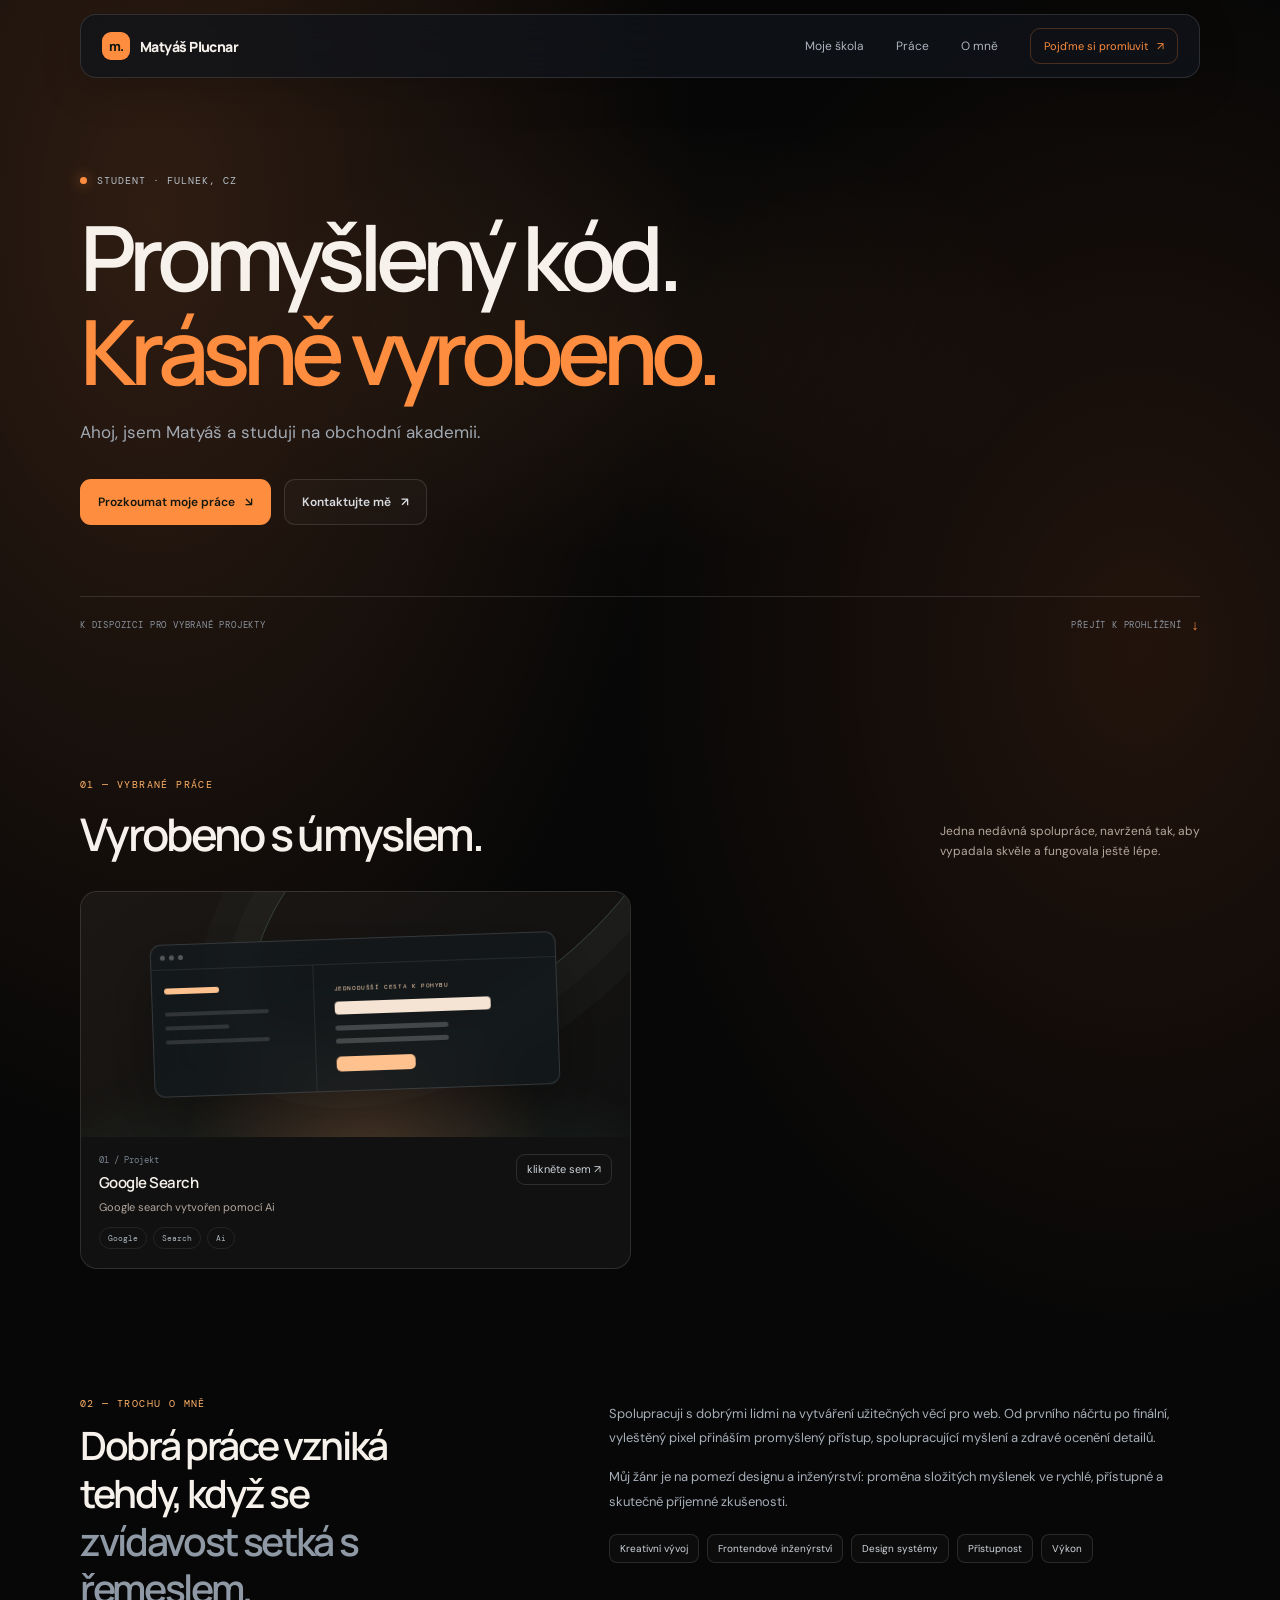
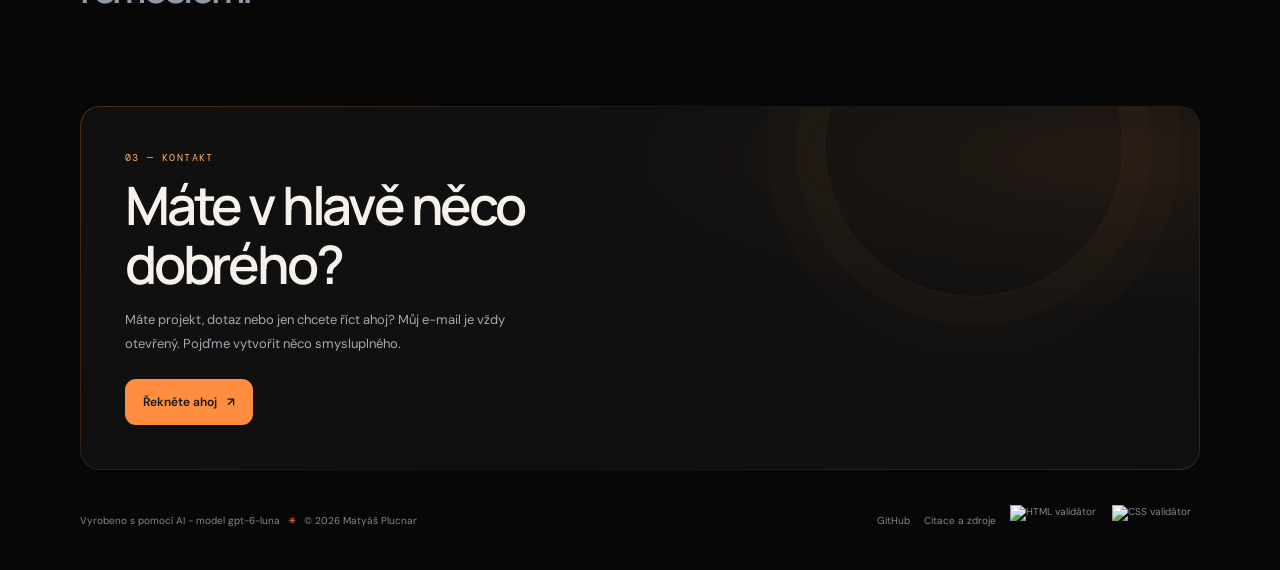
==== index.html @ 611af47b "Add project citations and prompt sources Co-authored-by: Copilot <223556219+Copilot@users.noreply.gi" ====
<!DOCTYPE html>
<html lang="cs">
  <head>
    <meta charset="UTF-8">
    <meta name="viewport" content="width=device-width, initial-scale=1.0">
    <meta
      name="description"
      content="Portfolio Matyáše Plucnara, webového vývojáře, který vytváří promyšlené digitální zkušenosti."
    >
    <meta name="theme-color" content="#070707">
    <title>Matyáš Plucnar — Student</title>
    <link rel="preconnect" href="https://fonts.googleapis.com">
    <link rel="preconnect" href="https://fonts.gstatic.com" crossorigin>
    <link
      href="https://fonts.googleapis.com/css2?family=DM+Mono:wght@400;500&family=DM+Sans:wght@400;500;600;700&family=Manrope:wght@400;500;600;700;800&display=swap"
      rel="stylesheet"
    >
    <link rel="stylesheet" href="style.css">
  </head>
  <body>
    <div class="ambient" aria-hidden="true"></div>
    <header class="topbar">
      <nav class="nav" aria-label="Hlavní navigace">
        <a class="brand" href="#home" aria-label="Domovská stránka Matyáše Plucnara">
          <span class="brand-mark">m.</span>
          <span>Matyáš Plucnar</span>
        </a>
        <div class="nav-links">
          <a href="https://www.oa-opava.cz/">Moje škola</a>
          <a href="#work">Práce</a>
          <a href="#about">O mně</a>
          <a class="nav-cta" href="#contact">Pojďme si promluvit <span class="arrow" aria-hidden="true">↗</span></a>
        </div>
      </nav>
    </header>

    <main>
      <section class="hero shell" id="home">
        <div class="eyebrow"><span class="status-dot" aria-hidden="true"></span> Student · Fulnek, CZ</div>
        <h1>Promyšlený kód.<br><span>Krásně vyrobeno.</span></h1>
        <p class="hero-copy">
          Ahoj, jsem Matyáš a studuji na obchodní akademii.
        </p>
        <div class="hero-actions">
          <a class="button button-primary" href="#work">Prozkoumat moje práce <span class="arrow" aria-hidden="true">↘</span></a>
          <a class="button button-secondary" href="mailto:D26286@oa-opava.cz">Kontaktujte mě <span aria-hidden="true">↗</span></a>
        </div>
        <div class="hero-foot">
          <span>K dispozici pro vybrané projekty</span>
          <a class="scroll-cue" href="#work">Přejít k prohlížení <span aria-hidden="true">↓</span></a>
        </div>
      </section>

      <section class="section shell" id="work">
        <div class="section-heading">
          <div>
            <p class="section-kicker">01 — Vybrané práce</p>
            <h2>Vyrobeno s úmyslem.</h2>
          </div>
          <p class="section-note">Jedna nedávná spolupráce, navržená tak, aby vypadala skvěle a fungovala ještě lépe.</p>
        </div>

        <div class="project-grid">
          <article class="project-card">
            <div class="project-art art-aurora" aria-hidden="true">
              <div class="art-frame">
                <div class="frame-bar"><i></i><i></i><i></i></div>
                <div class="frame-body">
                  <div class="frame-sidebar">
                    <div class="frame-brand"></div>
                    <div class="frame-line"></div>
                    <div class="frame-line short"></div>
                    <div class="frame-line"></div>
                  </div>
                  <div class="frame-main">
                    <div class="frame-label">JEDNODUŠŠÍ CESTA K POHYBU</div>
                    <div class="frame-title"></div>
                    <div class="frame-copy"></div>
                    <div class="frame-copy"></div>
                    <div class="frame-button"></div>
                  </div>
                </div>
              </div>
            </div>
            <div class="project-info">
              <div>
                <span class="project-number">01 / Projekt</span>
                <h3>Google Search</h3>
                <p class="project-description">Google search vytvořen pomocí Ai</p>
                <div class="tags"><span class="tag">Google</span><span class="tag">Search</span><span class="tag">Ai</span></div>
              </div>
              <a class="project-link" href="https://matyas6769.github.io/matyasgoogle/" aria-label="Zjistit více o projektu Google Search">klikněte sem ↗</a>
            </div>
          </article>
        </div>
      </section>

      <section class="about shell" id="about">
        <div>
          <p class="section-kicker">02 — Trochu o mně</p>
          <h2>Dobrá práce vzniká tehdy, když se <span>zvídavost setká s řemeslem.</span></h2>
        </div>
        <div class="about-copy">
          <p>
            Spolupracuji s dobrými lidmi na vytváření užitečných věcí pro web.
            Od prvního náčrtu po finální, vyleštěný pixel přináším promyšlený
            přístup, spolupracující myšlení a zdravé ocenění detailů.
          </p>
          <p>
            Můj žánr je na pomezí designu a inženýrství: proměna složitých
            myšlenek ve rychlé, přístupné a skutečně příjemné zkušenosti.
          </p>
          <div class="skills" role="group" aria-label="Dovednosti">
            <span class="skill">Kreativní vývoj</span>
            <span class="skill">Frontendové inženýrství</span>
            <span class="skill">Design systémy</span>
            <span class="skill">Přístupnost</span>
            <span class="skill">Výkon</span>
          </div>
        </div>
      </section>

      <section class="shell" id="contact">
        <div class="contact-wrap">
          <div class="contact">
            <p class="section-kicker">03 — Kontakt</p>
            <h2>Máte v hlavě něco dobrého?</h2>
            <p class="contact-copy">
              Máte projekt, dotaz nebo jen chcete říct ahoj? Můj e-mail je vždy otevřený.
              Pojďme vytvořit něco smysluplného.
            </p>
            <a class="button button-primary" href="mailto:D26286@oa-opava.cz">
              Řekněte ahoj <span class="arrow" aria-hidden="true">↗</span>
            </a>
          </div>
        </div>
      </section>
    </main>

    <footer class="footer shell">
      <div class="footer-note">Vyrobeno s pomocí AI - model gpt-6-luna <span aria-hidden="true">✳</span> © 2026 Matyáš Plucnar</div>
      <div class="footer-links">
        <a href="https://github.com/matyas6769" target="_blank" rel="noopener noreferrer">GitHub</a>
        <a href="https://github.com/Matyas6769/Matyas6769.github.io/blob/main/citace.md" target="_blank" rel="noopener noreferrer">Citace a zdroje</a>
        <a href="https://validator.w3.org/nu/?doc=https%3A%2F%2Fmatyas6769.github.io%2F/" target="_blank" rel="noopener noreferrer" aria-label="Ověřit HTML">
          <img src="https://www.w3.org/Icons/valid-html401" alt="HTML validátor" width="88" height="31">
        </a>
        <a href="https://validator.w3.org/nu/?doc=https%3A%2F%2Fmatyas6769.github.io%2Fstyle.css" target="_blank" rel="noopener noreferrer" aria-label="Ověřit CSS">
          <img src="https://jigsaw.w3.org/css-validator/images/vcss" alt="CSS validátor" width="88" height="31">
        </a>
      </div>
    </footer>
  </body>
</html>
---- style.css ----
:root {
        color-scheme: dark;
        --bg: #070707;
        --surface: rgba(255, 255, 255, 0.045);
        --surface-hover: rgba(255, 255, 255, 0.075);
        --line: rgba(255, 255, 255, 0.12);
        --text: #f6f1eb;
        --muted: #b4a79d;
        --lime: #ff8d3f;
        --mint: #ffb166;
        --font-body: "DM Sans", sans-serif;
        --font-display: "Manrope", sans-serif;
        --font-mono: "DM Mono", monospace;
      }

      *,
      *::before,
      *::after {
        box-sizing: border-box;
      }

      html {
        scroll-behavior: smooth;
        scroll-padding-top: 6rem;
      }

      body {
        min-width: 320px;
        margin: 0;
        overflow-x: hidden;
        background:
          radial-gradient(ellipse at 12% 10%, rgba(255, 142, 76, 0.16), transparent 34rem),
          radial-gradient(ellipse at 89% 30%, rgba(255, 124, 55, 0.11), transparent 33rem),
          var(--bg);
        color: var(--text);
        font-family: var(--font-body);
        -webkit-font-smoothing: antialiased;
      }

      a {
        color: inherit;
        text-decoration: none;
      }

      button,
      a {
        -webkit-tap-highlight-color: transparent;
      }

      button:focus-visible,
      a:focus-visible {
        outline: 2px solid var(--lime);
        outline-offset: 5px;
      }

      .shell {
        width: min(1120px, calc(100% - 64px));
        margin-inline: auto;
      }

      .ambient {
        position: absolute;
        z-index: -1;
        top: 107px;
        left: 50%;
        width: min(850px, 90vw);
        height: 460px;
        transform: translateX(-50%);
        background: radial-gradient(ellipse, rgba(255, 162, 87, 0.06), transparent 68%);
        pointer-events: none;
      }

      .topbar {
        position: sticky;
        z-index: 10;
        top: 14px;
        width: min(1120px, calc(100% - 40px));
        margin: 14px auto 0;
        border: 1px solid var(--line);
        border-radius: 16px;
        background: rgba(16, 21, 27, 0.76);
        box-shadow: 0 12px 40px rgba(0, 0, 0, 0.18);
        backdrop-filter: blur(20px);
        -webkit-backdrop-filter: blur(20px);
      }

      .nav {
        display: flex;
        min-height: 62px;
        align-items: center;
        justify-content: space-between;
        padding: 0 21px;
      }

      .brand {
        display: inline-flex;
        align-items: center;
        gap: 10px;
        font-family: var(--font-display);
        font-size: 14px;
        font-weight: 800;
        letter-spacing: -0.04em;
      }

      .brand-mark {
        display: grid;
        width: 28px;
        height: 28px;
        place-items: center;
        border-radius: 9px;
        background: var(--lime);
        color: #11160c;
        font-size: 13px;
      }

      .nav-links {
        display: flex;
        align-items: center;
        gap: 32px;
        color: #adb3bc;
        font-size: 12px;
      }

      .nav-links a,
      .text-link {
        transition: color 160ms ease;
      }

      .nav-links a:hover,
      .text-link:hover {
        color: var(--lime);
      }

      .nav-cta {
        display: inline-flex;
        min-height: 36px;
        align-items: center;
        gap: 9px;
        padding: 0 13px;
        border: 1px solid rgba(255, 141, 63, 0.25);
        border-radius: 10px;
        color: var(--lime);
        font-size: 11px;
        transition: background 160ms ease, border-color 160ms ease;
      }

      .nav-cta:hover {
        border-color: rgba(255, 141, 63, 0.55);
        background: rgba(255, 141, 63, 0.08);
      }

      .arrow {
        display: inline-block;
        transition: transform 160ms ease;
      }

      a:hover .arrow {
        transform: translate(2px, -2px);
      }

      .hero {
        display: grid;
        min-height: 608px;
        align-content: center;
        justify-items: start;
        padding: 96px 0 80px;
      }

      .eyebrow {
        display: inline-flex;
        align-items: center;
        gap: 10px;
        color: #b7c0c9;
        font-family: var(--font-mono);
        font-size: 10px;
        letter-spacing: 0.1em;
        text-transform: uppercase;
      }

      .status-dot {
        position: relative;
        width: 7px;
        height: 7px;
        border-radius: 50%;
        background: var(--lime);
        box-shadow: 0 0 13px rgba(255, 141, 63, 0.7);
      }

      .hero h1 {
        max-width: 850px;
        margin: 23px 0 20px;
        font-family: var(--font-display);
        font-size: clamp(48px, 8vw, 90px);
        font-weight: 600;
        letter-spacing: -0.075em;
        line-height: 1.04;
      }

      .hero h1 span {
        color: var(--lime);
      }

      .hero-copy {
        max-width: 520px;
        margin: 0;
        color: #a1a9b3;
        font-size: clamp(15px, 1.6vw, 17px);
        line-height: 1.8;
      }

      .hero-actions {
        display: flex;
        flex-wrap: wrap;
        align-items: center;
        gap: 13px;
        margin-top: 31px;
      }

      .button {
        display: inline-flex;
        min-height: 46px;
        align-items: center;
        justify-content: center;
        gap: 10px;
        padding: 0 17px;
        border: 1px solid transparent;
        border-radius: 11px;
        font-size: 12px;
        font-weight: 600;
        transition: transform 160ms ease, background 160ms ease, border-color 160ms ease;
      }

      .button:hover {
        transform: translateY(-2px);
      }

      .button-primary {
        background: var(--lime);
        color: #13170d;
      }

      .button-primary:hover {
        background: #e0ff96;
      }

      .button-secondary {
        border-color: var(--line);
        background: rgba(255, 255, 255, 0.025);
        color: #d8dce1;
      }

      .button-secondary:hover {
        border-color: rgba(255, 255, 255, 0.23);
        background: var(--surface-hover);
      }

      .hero-foot {
        display: flex;
        width: 100%;
        align-items: center;
        justify-content: space-between;
        margin-top: 71px;
        padding-top: 19px;
        border-top: 1px solid var(--line);
        color: #89919c;
        font-family: var(--font-mono);
        font-size: 9px;
        letter-spacing: 0.09em;
        text-transform: uppercase;
      }

      .scroll-cue {
        display: inline-flex;
        align-items: center;
        gap: 9px;
      }

      .scroll-cue span {
        color: var(--lime);
        font-size: 14px;
      }

      .section {
        padding: 64px 0 88px;
      }

      .section-heading {
        display: flex;
        align-items: end;
        justify-content: space-between;
        gap: 24px;
        margin-bottom: 26px;
      }

      .section-kicker {
        margin: 0 0 12px;
        color: var(--mint);
        font-family: var(--font-mono);
        font-size: 10px;
        letter-spacing: 0.14em;
        text-transform: uppercase;
      }

      .section-heading h2,
      .about h2,
      .contact h2 {
        margin: 0;
        font-family: var(--font-display);
        font-size: clamp(30px, 4vw, 45px);
        font-weight: 600;
        letter-spacing: -0.06em;
      }

      .section-note {
        max-width: 260px;
        margin: 0 0 3px;
        color: var(--muted);
        font-size: 12px;
        line-height: 1.7;
      }

      .project-grid {
        display: grid;
        grid-template-columns: repeat(2, minmax(0, 1fr));
        gap: 18px;
      }

      .project-card {
        overflow: hidden;
        border: 1px solid var(--line);
        border-radius: 17px;
        background: var(--surface);
        transition: transform 200ms ease, border-color 200ms ease, background 200ms ease;
      }

      .project-card:hover {
        transform: translateY(-4px);
        border-color: rgba(255, 141, 63, 0.23);
        background: rgba(255, 255, 255, 0.06);
      }

      .project-art {
        position: relative;
        display: grid;
        min-height: 245px;
        overflow: hidden;
        place-items: center;
        isolation: isolate;
      }

      .project-art::before,
      .project-art::after {
        position: absolute;
        z-index: -1;
        content: "";
      }

      .art-aurora {
        background:
          radial-gradient(ellipse at 52% 111%, rgba(255, 153, 92, 0.22), transparent 46%),
          linear-gradient(145deg, #1b1714, #101010);
      }

      .art-aurora::before {
        top: -55%;
        left: 25%;
        width: 90%;
        height: 100%;
        transform: rotate(-36deg);
        border: 1px solid rgba(185, 255, 217, 0.18);
        border-radius: 50%;
        box-shadow: 0 0 0 27px rgba(185, 255, 217, 0.025), 0 0 0 55px rgba(185, 255, 217, 0.02);
      }

      .art-aurora::after {
        right: -5%;
        bottom: -70%;
        left: -5%;
        height: 100%;
        border-radius: 50%;
        background: linear-gradient(transparent, rgba(131, 240, 195, 0.12));
        filter: blur(20px);
      }

      .art-frame {
        width: 74%;
        overflow: hidden;
        border: 1px solid rgba(255, 255, 255, 0.14);
        border-radius: 11px;
        background: rgba(18, 25, 29, 0.73);
        box-shadow: 0 25px 60px rgba(0, 0, 0, 0.27);
        backdrop-filter: blur(16px);
        transform: rotate(-2deg);
      }

      .frame-bar {
        display: flex;
        height: 25px;
        align-items: center;
        gap: 4px;
        padding: 0 9px;
        border-bottom: 1px solid rgba(255, 255, 255, 0.08);
      }

      .frame-bar i {
        width: 5px;
        height: 5px;
        border-radius: 50%;
        background: rgba(255, 255, 255, 0.28);
      }

      .frame-body {
        display: grid;
        grid-template-columns: 0.8fr 1.2fr;
        min-height: 126px;
      }

      .frame-sidebar {
        padding: 18px 12px;
        border-right: 1px solid rgba(255, 255, 255, 0.08);
      }

      .frame-brand {
        width: 40%;
        height: 6px;
        margin-bottom: 18px;
        border-radius: 8px;
        background: #ffc28f;
      }

      .frame-line {
        width: 76%;
        height: 4px;
        margin: 10px 0;
        border-radius: 8px;
        background: rgba(255, 255, 255, 0.12);
      }

      .frame-line.short {
        width: 47%;
      }

      .frame-main {
        display: grid;
        align-content: center;
        padding: 18px 20px;
      }

      .frame-label {
        margin-bottom: 9px;
        color: #ffd8b5;
        font-family: var(--font-mono);
        font-size: 6px;
        letter-spacing: 0.1em;
      }

      .frame-title {
        width: 77%;
        height: 13px;
        margin-bottom: 7px;
        border-radius: 4px;
        background: #f5e4d3;
      }

      .frame-copy {
        width: 56%;
        height: 5px;
        margin: 4px 0;
        border-radius: 4px;
        background: rgba(255, 255, 255, 0.2);
      }

      .frame-button {
        width: 39%;
        height: 15px;
        margin-top: 9px;
        border-radius: 5px;
        background: #ffc28f;
      }

      .art-pulse {
        background:
          radial-gradient(ellipse at 80% 20%, rgba(255, 168, 103, 0.18), transparent 44%),
          linear-gradient(145deg, #1d1714, #121111);
      }

      .art-pulse::before {
        inset: 30px;
        border: 1px solid rgba(255, 179, 120, 0.11);
        border-radius: 50%;
        box-shadow: 0 0 0 22px rgba(255, 179, 120, 0.025), 0 0 0 45px rgba(255, 179, 120, 0.025);
      }

      .pulse-card {
        width: 63%;
        padding: 17px;
        border: 1px solid rgba(255, 255, 255, 0.14);
        border-radius: 12px;
        background: rgba(28, 28, 42, 0.68);
        box-shadow: 0 25px 55px rgba(0, 0, 0, 0.3);
        backdrop-filter: blur(15px);
        transform: rotate(2deg);
      }

      .pulse-overline {
        color: #ffb46d;
        font-family: var(--font-mono);
        font-size: 7px;
        letter-spacing: 0.08em;
        text-transform: uppercase;
      }

      .pulse-amount {
        margin: 7px 0 12px;
        font-family: var(--font-display);
        font-size: 24px;
        font-weight: 700;
        letter-spacing: -0.06em;
      }

      .pulse-chart {
        width: 100%;
        height: 56px;
      }

      .chart-grid {
        fill: none;
        stroke: rgba(255, 255, 255, 0.1);
        stroke-dasharray: 2 5;
      }

      .chart-line {
        fill: none;
        stroke: #ffb774;
        stroke-linecap: round;
        stroke-linejoin: round;
        stroke-width: 2;
      }

      .art-orbit {
        background:
          radial-gradient(ellipse at 25% 85%, rgba(255, 196, 133, 0.16), transparent 43%),
          linear-gradient(145deg, #22201d, #171717);
      }

      .art-orbit::before {
        top: 10%;
        left: 10%;
        width: 75%;
        height: 75%;
        transform: rotate(-29deg);
        border: 1px solid rgba(255, 213, 169, 0.18);
        border-radius: 50%;
        box-shadow: 0 0 0 20px rgba(255, 213, 169, 0.03), 0 0 0 43px rgba(255, 213, 169, 0.025);
      }

      .orbit-panel {
        display: grid;
        width: 57%;
        min-height: 113px;
        align-content: center;
        padding: 19px;
        border: 1px solid rgba(255, 255, 255, 0.15);
        border-radius: 12px;
        background: rgba(40, 34, 27, 0.68);
        box-shadow: 0 23px 55px rgba(0, 0, 0, 0.3);
        backdrop-filter: blur(15px);
        transform: rotate(-3deg);
      }

      .orbit-tag {
        width: max-content;
        padding: 4px 7px;
        border: 1px solid rgba(255, 211, 156, 0.2);
        border-radius: 20px;
        color: #ffbf7a;
        font-family: var(--font-mono);
        font-size: 7px;
      }

      .orbit-title {
        width: 88%;
        height: 14px;
        margin: 13px 0 7px;
        border-radius: 4px;
        background: #f5e3cf;
      }

      .orbit-line {
        width: 66%;
        height: 5px;
        border-radius: 4px;
        background: rgba(255, 255, 255, 0.23);
      }

      .art-lumen {
        background:
          radial-gradient(ellipse at 70% 80%, rgba(121, 201, 255, 0.16), transparent 45%),
          linear-gradient(145deg, #16202b, #111820);
      }

      .art-lumen::before {
        inset: 16% 23%;
        transform: rotate(40deg);
        border: 1px solid rgba(174, 222, 255, 0.13);
        border-radius: 50%;
        box-shadow: 0 0 0 19px rgba(174, 222, 255, 0.025);
      }

      .lumen-card {
        display: flex;
        width: 63%;
        min-height: 114px;
        align-items: center;
        gap: 14px;
        padding: 17px;
        border: 1px solid rgba(255, 255, 255, 0.14);
        border-radius: 12px;
        background: rgba(20, 31, 41, 0.72);
        box-shadow: 0 25px 55px rgba(0, 0, 0, 0.3);
        backdrop-filter: blur(15px);
        transform: rotate(2deg);
      }

      .lumen-icon {
        display: grid;
        width: 39px;
        height: 39px;
        flex: 0 0 39px;
        place-items: center;
        border: 1px solid rgba(173, 222, 255, 0.2);
        border-radius: 12px;
        background: rgba(137, 205, 255, 0.1);
        color: #b4e0ff;
        font-size: 17px;
      }

      .lumen-details {
        flex: 1;
      }

      .lumen-title {
        width: 82%;
        height: 8px;
        margin-bottom: 8px;
        border-radius: 4px;
        background: #f9d7b0;
      }

      .lumen-subtitle {
        width: 61%;
        height: 5px;
        border-radius: 4px;
        background: rgba(255, 255, 255, 0.27);
      }

      .lumen-status {
        width: 6px;
        height: 6px;
        align-self: flex-start;
        border-radius: 50%;
        background: #ff9d57;
      }

      .project-info {
        display: flex;
        align-items: start;
        justify-content: space-between;
        gap: 14px;
        padding: 17px 18px 19px;
      }

      .project-number {
        display: block;
        margin-bottom: 6px;
        color: #79828e;
        font-family: var(--font-mono);
        font-size: 9px;
      }

      .project-info h3 {
        margin: 0;
        font-family: var(--font-display);
        font-size: 15px;
        font-weight: 600;
        letter-spacing: -0.035em;
      }

      .project-description {
        margin: 6px 0 0;
        color: var(--muted);
        font-size: 11px;
        line-height: 1.6;
      }

      .project-link {
        display: inline-flex;
        min-height: 31px;
        flex: 0 0 auto;
        align-items: center;
        padding: 0 10px;
        border: 1px solid var(--line);
        border-radius: 9px;
        color: #ccd2d8;
        font-size: 11px;
        white-space: nowrap;
        transition: color 160ms ease, border-color 160ms ease;
      }

      .project-link:hover {
        border-color: rgba(255, 141, 63, 0.45);
        color: var(--lime);
      }

      .tags {
        display: flex;
        flex-wrap: wrap;
        gap: 6px;
        margin-top: 11px;
      }

      .tag {
        padding: 5px 8px;
        border: 1px solid rgba(255, 255, 255, 0.08);
        border-radius: 20px;
        color: #a8b0b9;
        font-family: var(--font-mono);
        font-size: 8px;
      }

      .about {
        display: grid;
        grid-template-columns: 0.9fr 1.1fr;
        gap: 46px;
        align-items: start;
        padding: 40px 0 93px;
      }

      .about h2 {
        max-width: 380px;
        font-size: clamp(29px, 3.4vw, 39px);
        line-height: 1.22;
      }

      .about h2 span {
        color: #8f99a5;
      }

      .about-copy {
        padding-top: 5px;
      }

      .about-copy p {
        margin: 0 0 15px;
        color: #a6aeb8;
        font-size: 13px;
        line-height: 1.85;
      }

      .skills {
        display: flex;
        flex-wrap: wrap;
        gap: 8px;
        margin-top: 20px;
      }

      .skill {
        padding: 7px 10px;
        border: 1px solid var(--line);
        border-radius: 8px;
        background: rgba(255, 255, 255, 0.025);
        color: #d0d6dc;
        font-size: 10px;
      }

      .contact-wrap {
        padding: 1px;
        border-radius: 20px;
        background: linear-gradient(135deg, rgba(255, 141, 63, 0.28), rgba(255, 255, 255, 0.05) 52%, rgba(255, 182, 110, 0.18));
      }

      .contact {
        position: relative;
        overflow: hidden;
        padding: 44px;
        border-radius: 19px;
        background:
          radial-gradient(ellipse at 93% 14%, rgba(255, 141, 63, 0.08), transparent 35%),
          #101010;
      }

      .contact::after {
        position: absolute;
        top: -110px;
        right: 75px;
        width: 300px;
        height: 300px;
        border: 1px solid rgba(255, 141, 63, 0.09);
        border-radius: 50%;
        box-shadow: 0 0 0 28px rgba(255, 141, 63, 0.018), 0 0 0 58px rgba(255, 141, 63, 0.014);
        content: "";
        pointer-events: none;
      }

      .contact h2 {
        max-width: 530px;
        font-size: clamp(31px, 5vw, 53px);
        line-height: 1.12;
      }

      .contact-copy {
        max-width: 430px;
        margin: 14px 0 24px;
        color: #a2abb4;
        font-size: 13px;
        line-height: 1.8;
      }

      .footer {
        display: flex;
        min-height: 100px;
        align-items: center;
        justify-content: space-between;
        gap: 20px;
        color: #7f8893;
        font-size: 10px;
      }

      .footer-note {
        display: flex;
        align-items: center;
        gap: 8px;
      }

      .footer-note span {
        color: var(--lime);
      }

      .footer-links {
        display: flex;
        align-items: center;
        gap: 14px;
      }

      .footer-links a {
        display: inline-flex;
        align-items: center;
        justify-content: center;
      }

      .footer-links img {
        display: block;
        height: auto;
      }

      .social-links {
        display: flex;
        gap: 21px;
      }

      .social-links a {
        transition: color 160ms ease;
      }

      .social-links a:hover {
        color: var(--lime);
      }

      @media (max-width: 700px) {
        .shell {
          width: min(100% - 36px, 520px);
        }

        .topbar {
          width: calc(100% - 24px);
          margin-top: 10px;
          top: 10px;
        }

        .nav {
          min-height: 57px;
          padding: 0 13px;
        }

        .nav-links {
          gap: 17px;
          font-size: 11px;
        }

        .nav-cta {
          min-height: 33px;
          gap: 6px;
          padding: 0 9px;
          font-size: 10px;
        }

        .hero {
          min-height: 560px;
          padding: 89px 0 58px;
        }

        .hero h1 {
          font-size: clamp(49px, 12vw, 70px);
        }

        .hero-foot {
          margin-top: 56px;
        }

        .section {
          padding: 47px 0 70px;
        }

        .project-grid {
          gap: 12px;
        }

        .project-art {
          min-height: 196px;
        }

        .frame-body {
          min-height: 105px;
        }

        .about {
          grid-template-columns: 1fr;
          gap: 19px;
          padding: 28px 0 72px;
        }

        .about h2 {
          max-width: 450px;
        }

        .contact {
          padding: 34px 27px;
        }
      }

      @media (max-width: 480px) {
        .nav-links {
          gap: 13px;
        }

        .nav-links a:first-child {
          display: none;
        }

        .hero {
          min-height: 540px;
        }

        .hero h1 {
          font-size: clamp(45px, 13vw, 61px);
        }

        .hero-foot {
          align-items: start;
          gap: 12px;
          font-size: 8px;
        }

        .section-heading {
          align-items: start;
          flex-direction: column;
          gap: 12px;
        }

        .section-note {
          max-width: 340px;
        }

        .project-grid {
          grid-template-columns: 1fr;
          gap: 14px;
        }

        .project-art {
          min-height: 225px;
        }

        .footer {
          min-height: 92px;
          align-items: start;
          flex-direction: column;
          justify-content: center;
          gap: 13px;
        }
      }

      @media (prefers-reduced-motion: reduce) {
        *,
        *::before,
        *::after {
          scroll-behavior: auto !important;
          transition-duration: 0.01ms !important;
          animation-duration: 0.01ms !important;
          animation-iteration-count: 1 !important;
        }
      }

      .site-footer {
        margin-top: 60px;
        padding: 35px 20px;
        text-align: center;
        border-top: 1px solid rgba(255, 255, 255, 0.15);
        background: rgba(0, 0, 0, 0.15);
      }

      .footer-title {
        margin-bottom: 8px;
        font-size: 1.1rem;
        font-weight: 700;
      }

      .footer-copy {
        margin-bottom: 22px;
        opacity: 0.7;
        font-size: 0.9rem;
      }

      .validation-links {
        display: flex;
        flex-wrap: wrap;
        justify-content: center;
        gap: 16px;
      }

      .validation-links a {
        display: flex;
        align-items: center;
        gap: 10px;
        padding: 12px 18px;
        border: 1px solid rgba(255, 255, 255, 0.2);
        border-radius: 12px;
        color: inherit;
        text-decoration: none;
        transition: transform 0.2s, border-color 0.2s;
      }

      .validation-links a:hover {
        transform: translateY(-3px);
        border-color: rgba(255, 141, 63, 0.7);
      }

      .validation-links img {
        width: 44px;
        height: auto;
      }

      .validation-links span {
        font-size: 0.9rem;
        font-weight: 600;
      }
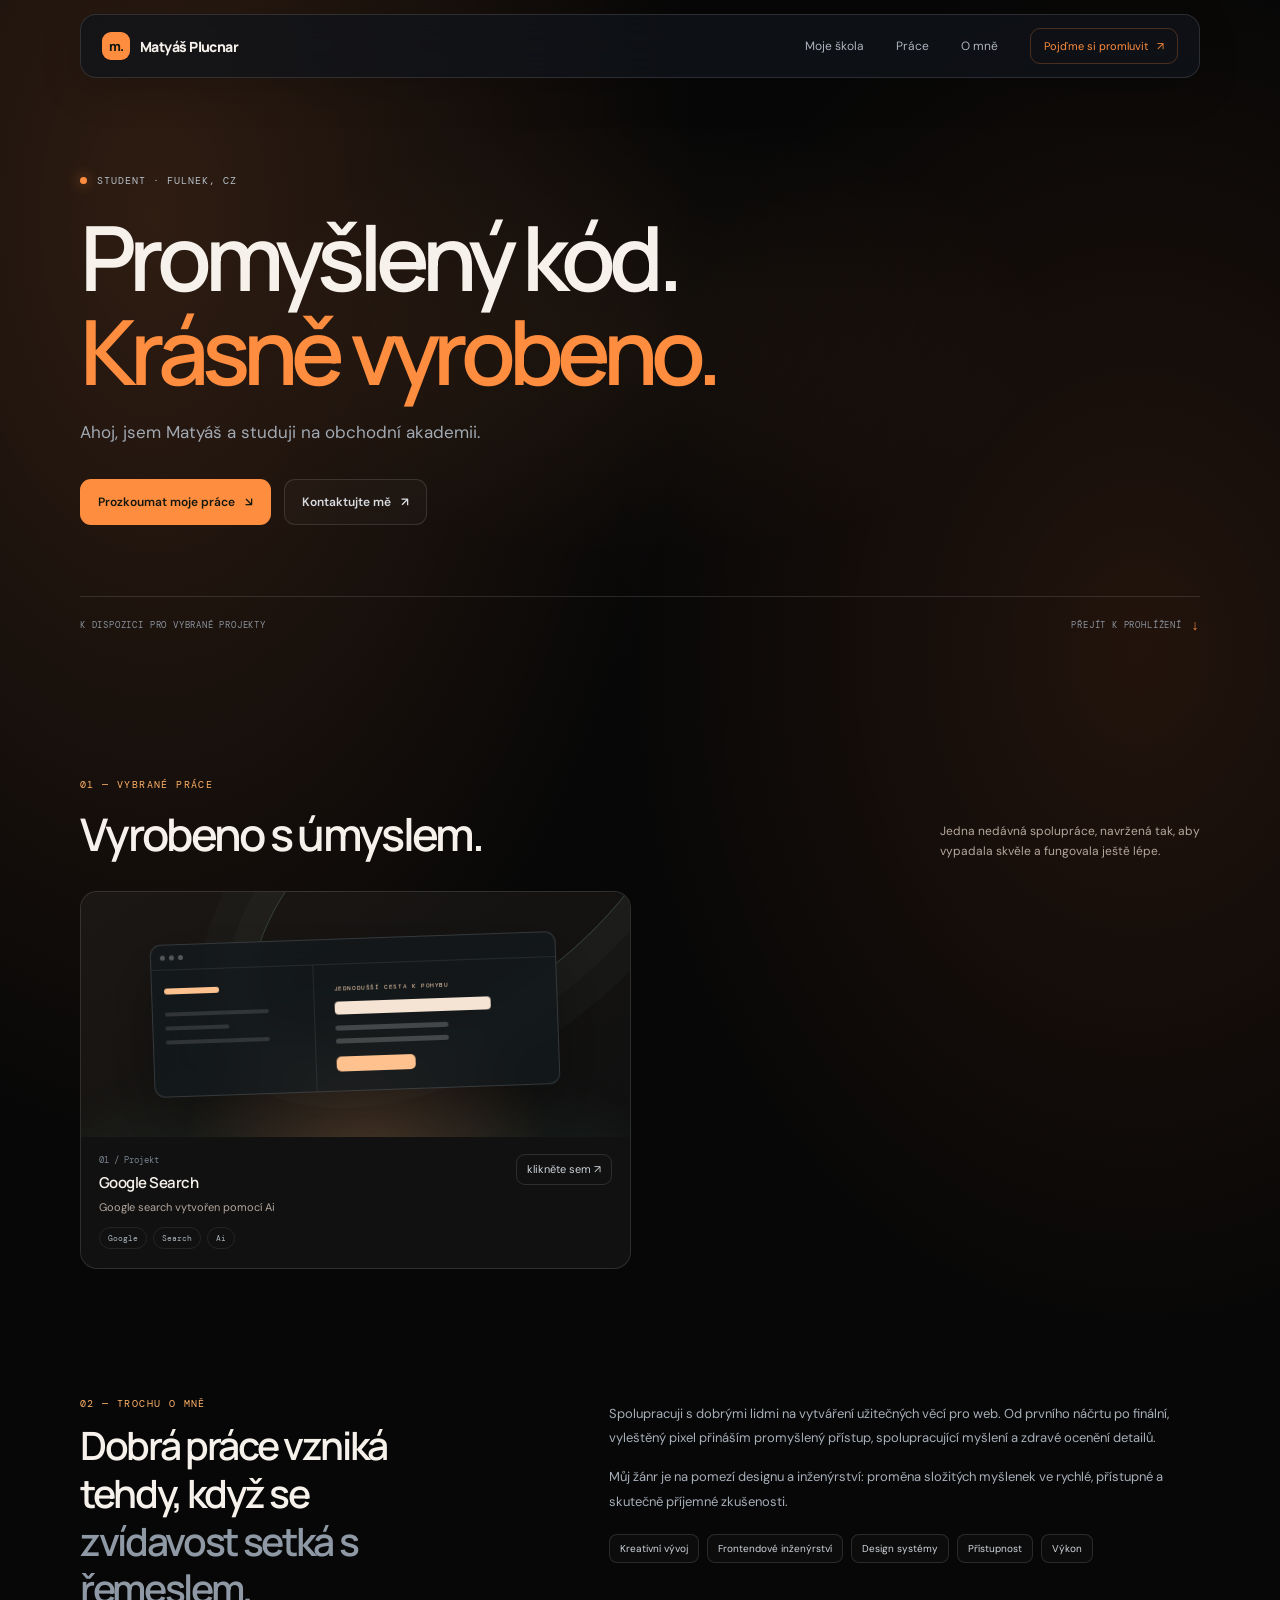
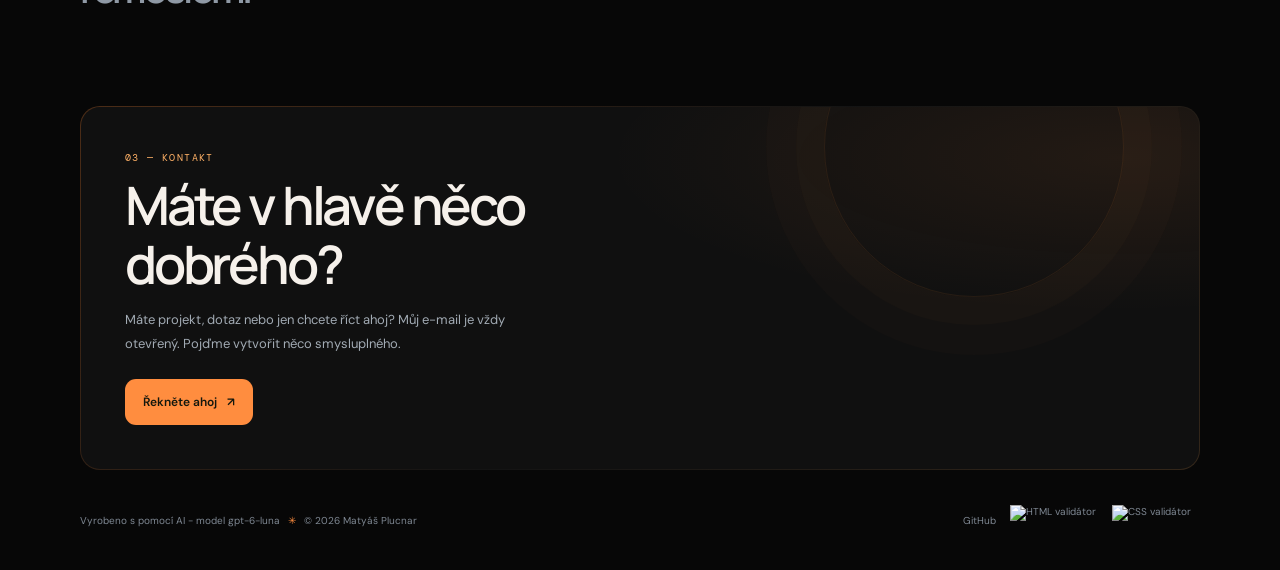
==== commit d9e24caf: "Revert "Add project citations and prompt sources" This reverts commit 611af47bfeda3de78fcba0a9998a92" ====
--- a/index.html
+++ b/index.html
@@ -140,8 +140,7 @@
     <footer class="footer shell">
       <div class="footer-note">Vyrobeno s pomocí AI - model gpt-6-luna <span aria-hidden="true">✳</span> © 2026 Matyáš Plucnar</div>
       <div class="footer-links">
-        <a href="https://github.com/matyas6769" target="_blank" rel="noopener noreferrer">GitHub</a>
-        <a href="https://github.com/Matyas6769/Matyas6769.github.io/blob/main/citace.md" target="_blank" rel="noopener noreferrer">Citace a zdroje</a>
+        <a href="https://github.com/matyas6769" target="_blank" rel="noopener noreferrer">GitHub</a>         
         <a href="https://validator.w3.org/nu/?doc=https%3A%2F%2Fmatyas6769.github.io%2F/" target="_blank" rel="noopener noreferrer" aria-label="Ověřit HTML">
           <img src="https://www.w3.org/Icons/valid-html401" alt="HTML validátor" width="88" height="31">
         </a>
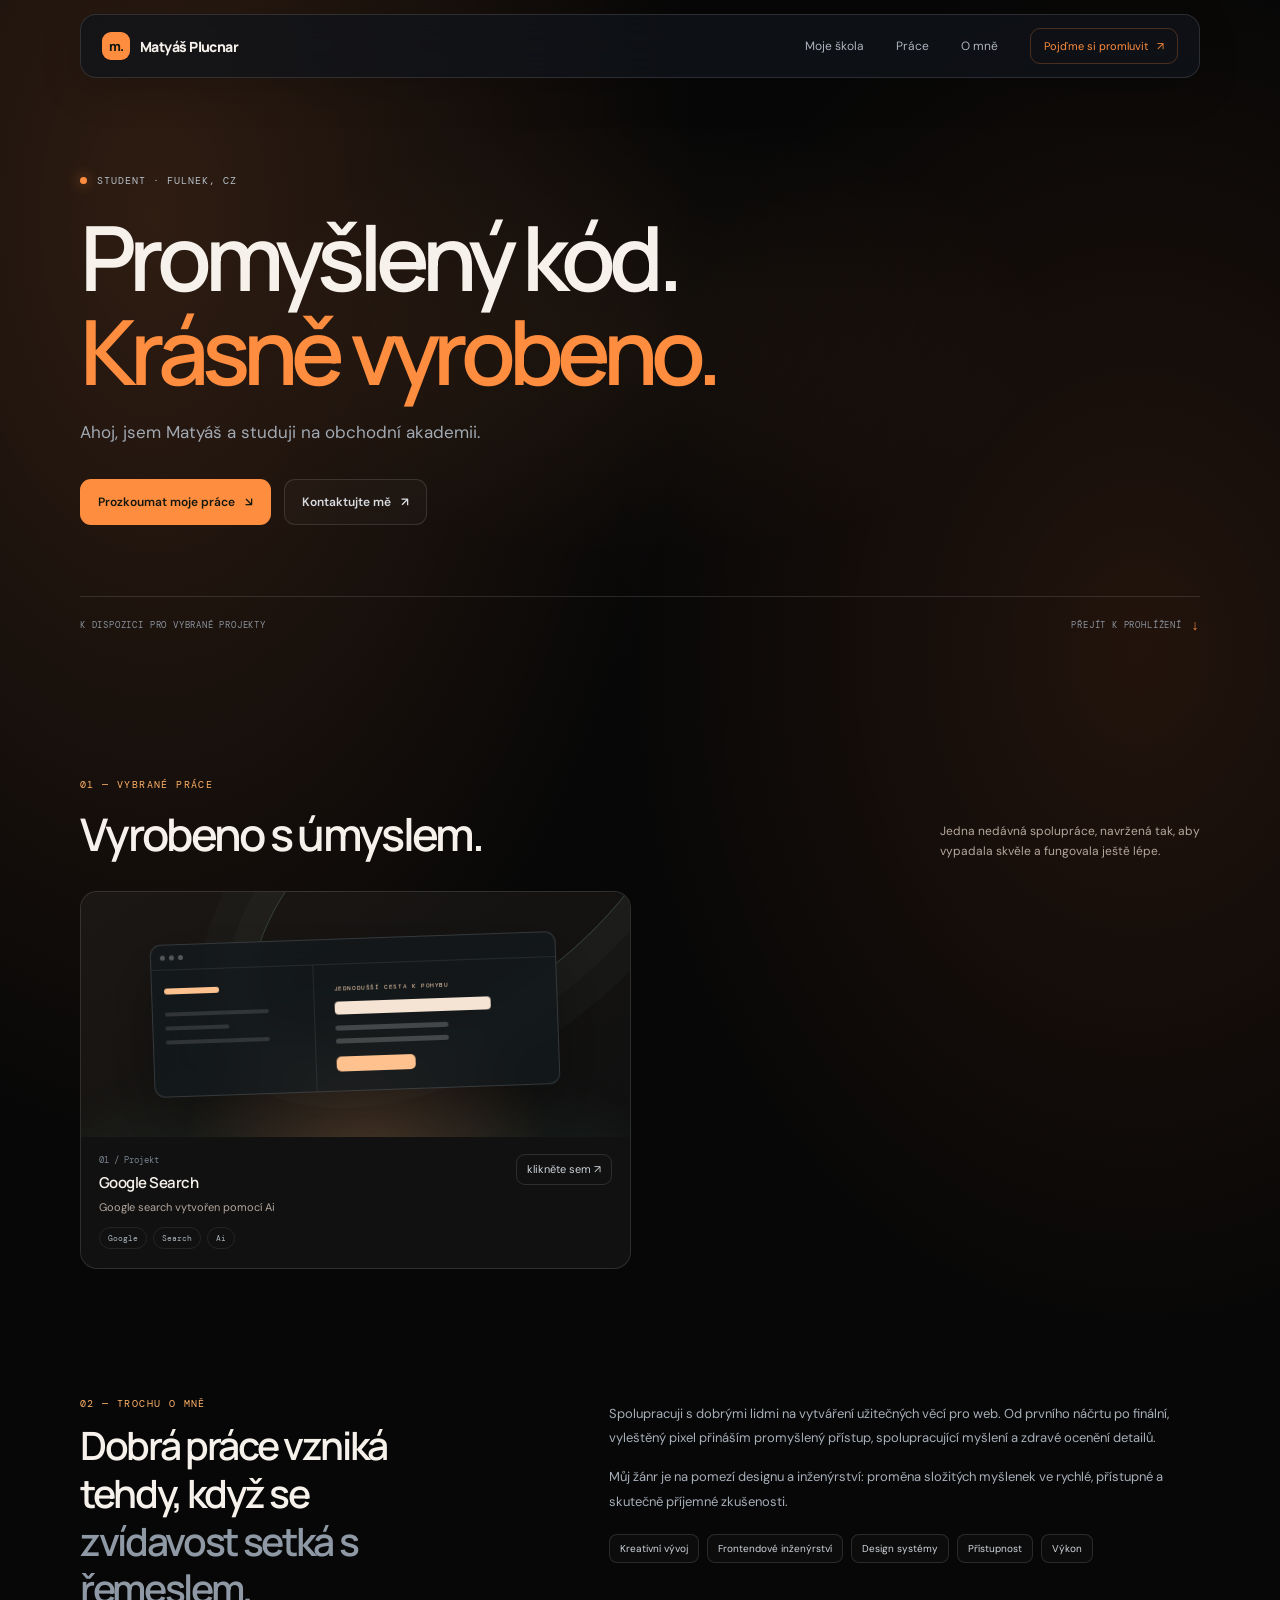
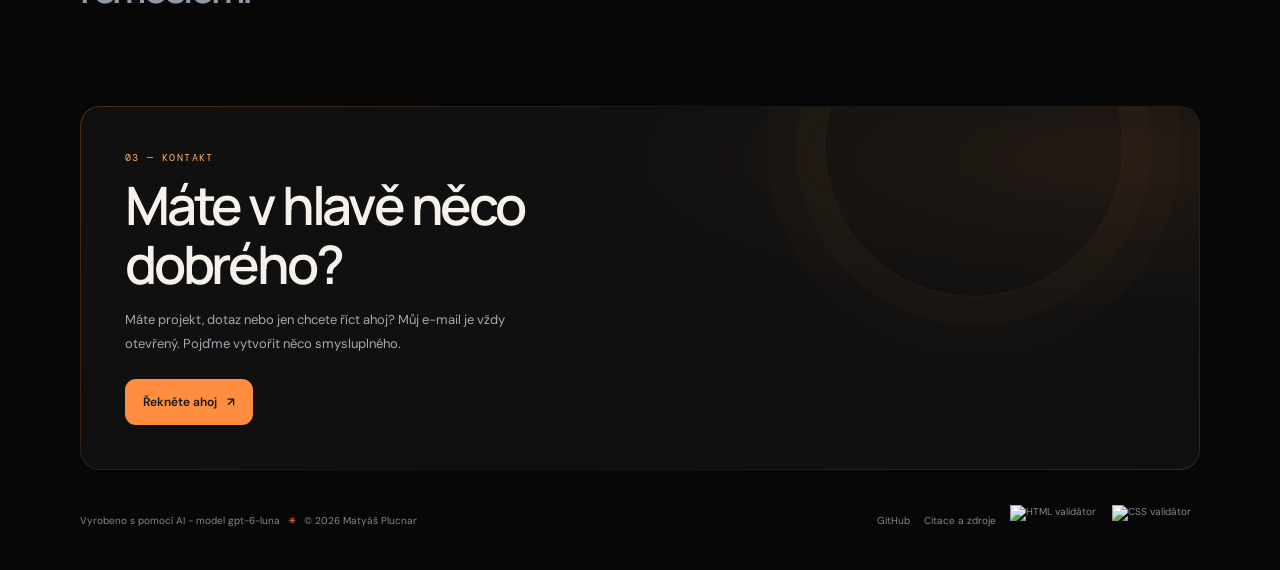
==== commit 921ee149: "aaa" ====
--- a/index.html
+++ b/index.html
@@ -140,7 +140,8 @@
     <footer class="footer shell">
       <div class="footer-note">Vyrobeno s pomocí AI - model gpt-6-luna <span aria-hidden="true">✳</span> © 2026 Matyáš Plucnar</div>
       <div class="footer-links">
-        <a href="https://github.com/matyas6769" target="_blank" rel="noopener noreferrer">GitHub</a>         
+        <a href="https://github.com/matyas6769" target="_blank" rel="noopener noreferrer">GitHub</a>
+        <a href="https://github.com/matyas6769/googlesearch/blob/main/citace.md" target="_blank" rel="noopener noreferrer">Citace a zdroje</a>
         <a href="https://validator.w3.org/nu/?doc=https%3A%2F%2Fmatyas6769.github.io%2F/" target="_blank" rel="noopener noreferrer" aria-label="Ověřit HTML">
           <img src="https://www.w3.org/Icons/valid-html401" alt="HTML validátor" width="88" height="31">
         </a>
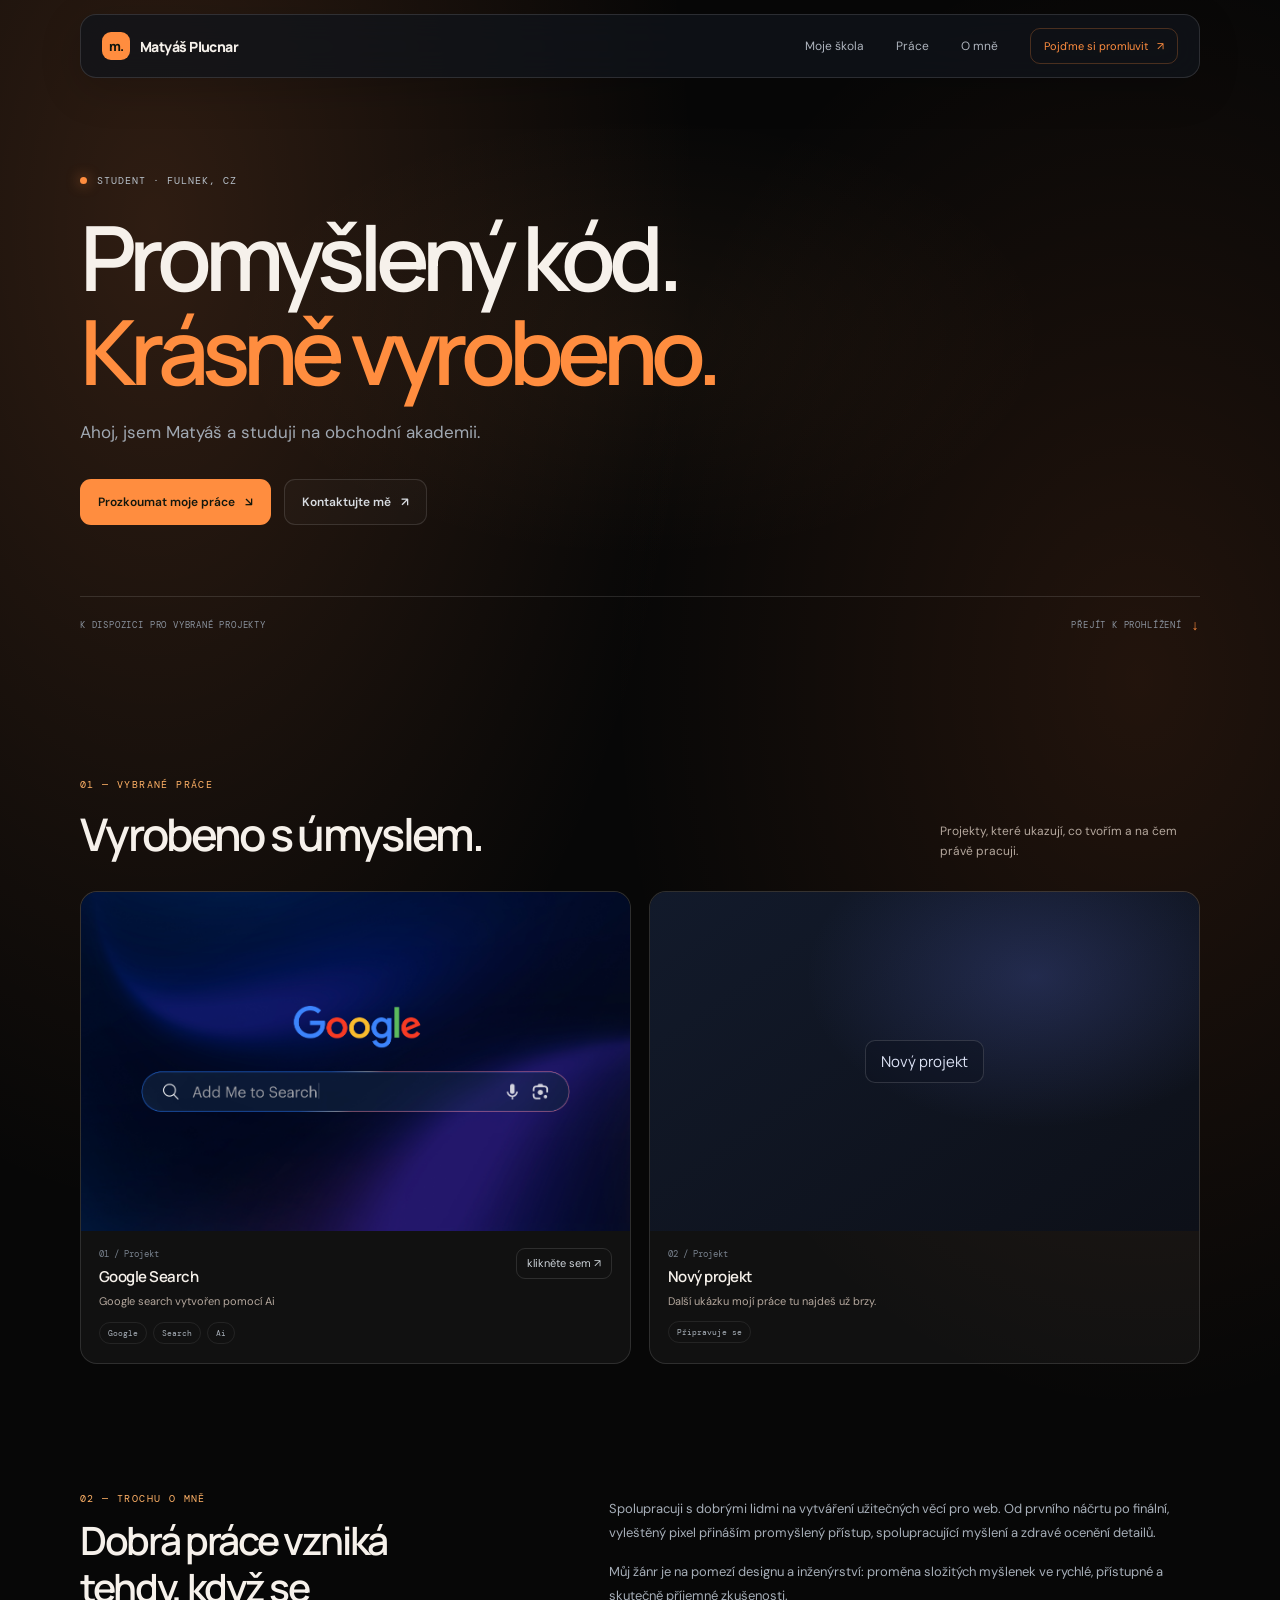
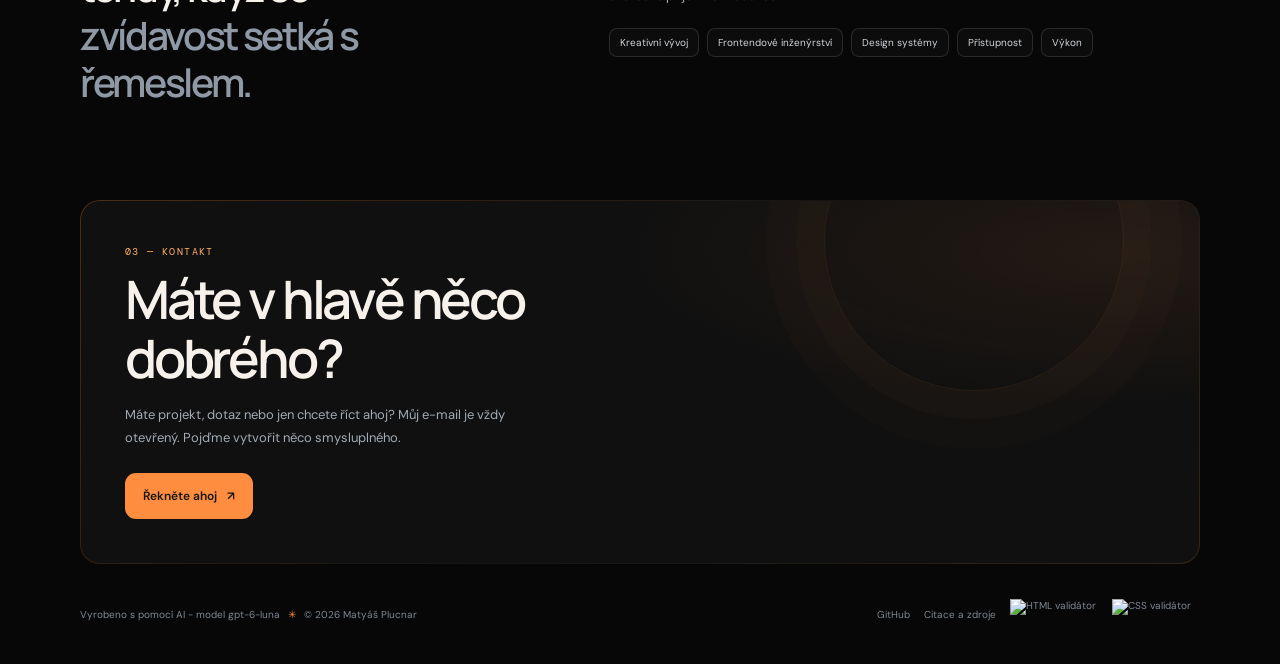
==== commit b5a5857a: "aaa" ====
--- a/index.html
+++ b/index.html
@@ -57,30 +57,17 @@
             <p class="section-kicker">01 — Vybrané práce</p>
             <h2>Vyrobeno s úmyslem.</h2>
           </div>
-          <p class="section-note">Jedna nedávná spolupráce, navržená tak, aby vypadala skvěle a fungovala ještě lépe.</p>
+          <p class="section-note">Projekty, které ukazují, co tvořím a na čem právě pracuji.</p>
         </div>
 
         <div class="project-grid">
           <article class="project-card">
-            <div class="project-art art-aurora" aria-hidden="true">
-              <div class="art-frame">
-                <div class="frame-bar"><i></i><i></i><i></i></div>
-                <div class="frame-body">
-                  <div class="frame-sidebar">
-                    <div class="frame-brand"></div>
-                    <div class="frame-line"></div>
-                    <div class="frame-line short"></div>
-                    <div class="frame-line"></div>
-                  </div>
-                  <div class="frame-main">
-                    <div class="frame-label">JEDNODUŠŠÍ CESTA K POHYBU</div>
-                    <div class="frame-title"></div>
-                    <div class="frame-copy"></div>
-                    <div class="frame-copy"></div>
-                    <div class="frame-button"></div>
-                  </div>
-                </div>
-              </div>
+            <div class="project-art">
+              <img
+                class="project-preview"
+                src="assets/google-search.png"
+                alt="Náhled projektu Google Search s tmavým pozadím a vyhledávacím polem"
+              >
             </div>
             <div class="project-info">
               <div>
@@ -90,6 +77,19 @@
                 <div class="tags"><span class="tag">Google</span><span class="tag">Search</span><span class="tag">Ai</span></div>
               </div>
               <a class="project-link" href="https://matyas6769.github.io/matyasgoogle/" aria-label="Zjistit více o projektu Google Search">klikněte sem ↗</a>
+            </div>
+          </article>
+          <article class="project-card">
+            <div class="project-art project-art-placeholder" aria-hidden="true">
+              <span>Nový projekt</span>
+            </div>
+            <div class="project-info">
+              <div>
+                <span class="project-number">02 / Projekt</span>
+                <h3>Nový projekt</h3>
+                <p class="project-description">Další ukázku mojí práce tu najdeš už brzy.</p>
+                <div class="tags"><span class="tag">Připravuje se</span></div>
+              </div>
             </div>
           </article>
         </div>
@@ -141,7 +141,7 @@
       <div class="footer-note">Vyrobeno s pomocí AI - model gpt-6-luna <span aria-hidden="true">✳</span> © 2026 Matyáš Plucnar</div>
       <div class="footer-links">
         <a href="https://github.com/matyas6769" target="_blank" rel="noopener noreferrer">GitHub</a>
-        <a href="https://github.com/matyas6769/googlesearch/blob/main/citace.md" target="_blank" rel="noopener noreferrer">Citace a zdroje</a>
+        <a href="https://github.com/Matyas6769/Matyas6769.github.io/blob/main/citace.md" target="_blank" rel="noopener noreferrer">Citace a zdroje</a>
         <a href="https://validator.w3.org/nu/?doc=https%3A%2F%2Fmatyas6769.github.io%2F/" target="_blank" rel="noopener noreferrer" aria-label="Ověřit HTML">
           <img src="https://www.w3.org/Icons/valid-html401" alt="HTML validátor" width="88" height="31">
         </a>
--- a/style.css
+++ b/style.css
@@ -340,46 +340,32 @@
       }
 
       .project-art {
-        position: relative;
+        overflow: hidden;
+      }
+
+      .project-art-placeholder {
         display: grid;
-        min-height: 245px;
-        overflow: hidden;
+        aspect-ratio: 1.62;
         place-items: center;
-        isolation: isolate;
-      }
-
-      .project-art::before,
-      .project-art::after {
-        position: absolute;
-        z-index: -1;
-        content: "";
-      }
-
-      .art-aurora {
         background:
-          radial-gradient(ellipse at 52% 111%, rgba(255, 153, 92, 0.22), transparent 46%),
-          linear-gradient(145deg, #1b1714, #101010);
-      }
-
-      .art-aurora::before {
-        top: -55%;
-        left: 25%;
-        width: 90%;
-        height: 100%;
-        transform: rotate(-36deg);
-        border: 1px solid rgba(185, 255, 217, 0.18);
-        border-radius: 50%;
-        box-shadow: 0 0 0 27px rgba(185, 255, 217, 0.025), 0 0 0 55px rgba(185, 255, 217, 0.02);
-      }
-
-      .art-aurora::after {
-        right: -5%;
-        bottom: -70%;
-        left: -5%;
-        height: 100%;
-        border-radius: 50%;
-        background: linear-gradient(transparent, rgba(131, 240, 195, 0.12));
-        filter: blur(20px);
+          radial-gradient(ellipse at 70% 25%, rgba(111, 130, 255, 0.2), transparent 42%),
+          linear-gradient(145deg, #121a2b, #0d1018);
+      }
+
+      .project-art-placeholder span {
+        padding: 10px 15px;
+        border: 1px solid rgba(255, 255, 255, 0.14);
+        border-radius: 10px;
+        background: rgba(15, 20, 33, 0.58);
+        color: #dce2f5;
+        font-family: var(--font-display);
+        font-size: 15px;
+      }
+
+      .project-preview {
+        display: block;
+        width: 100%;
+        height: auto;
       }
 
       .art-frame {
@@ -915,10 +901,6 @@
           gap: 12px;
         }
 
-        .project-art {
-          min-height: 196px;
-        }
-
         .frame-body {
           min-height: 105px;
         }
@@ -974,10 +956,6 @@
         .project-grid {
           grid-template-columns: 1fr;
           gap: 14px;
-        }
-
-        .project-art {
-          min-height: 225px;
         }
 
         .footer {
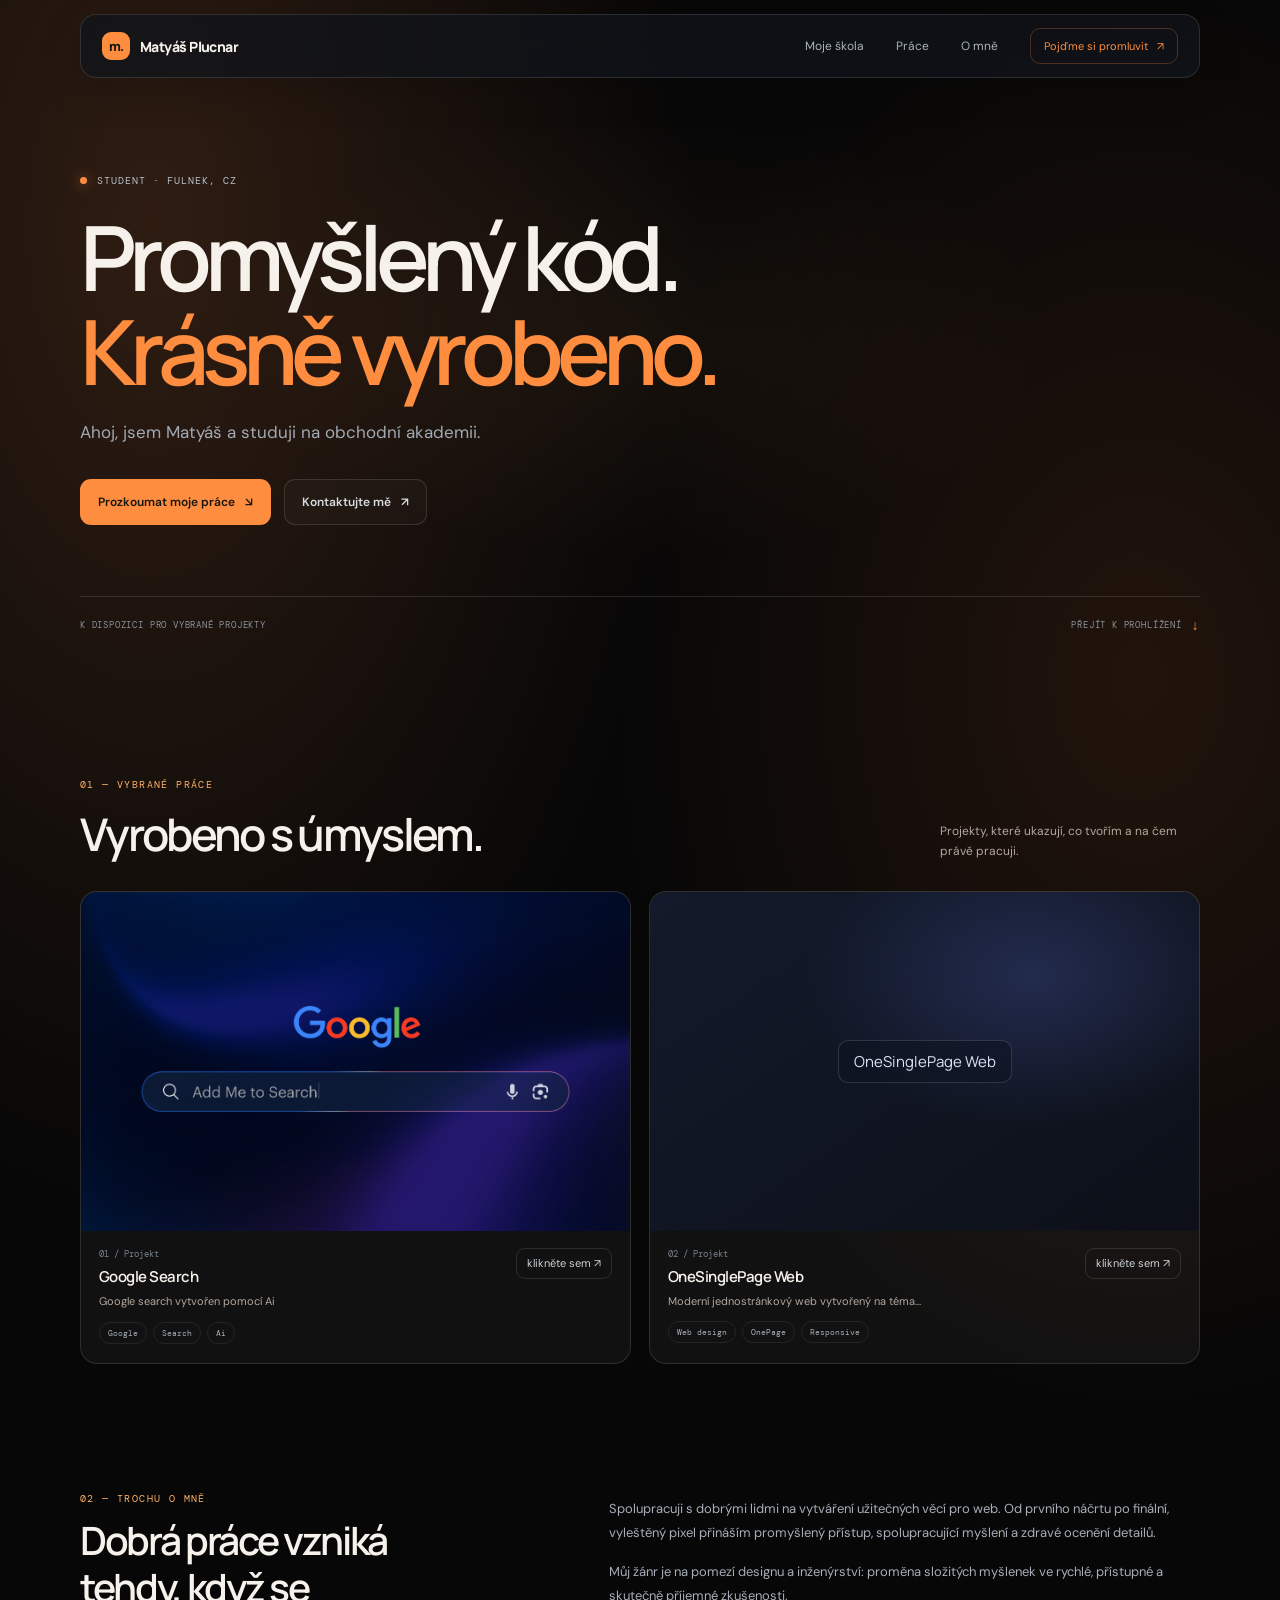
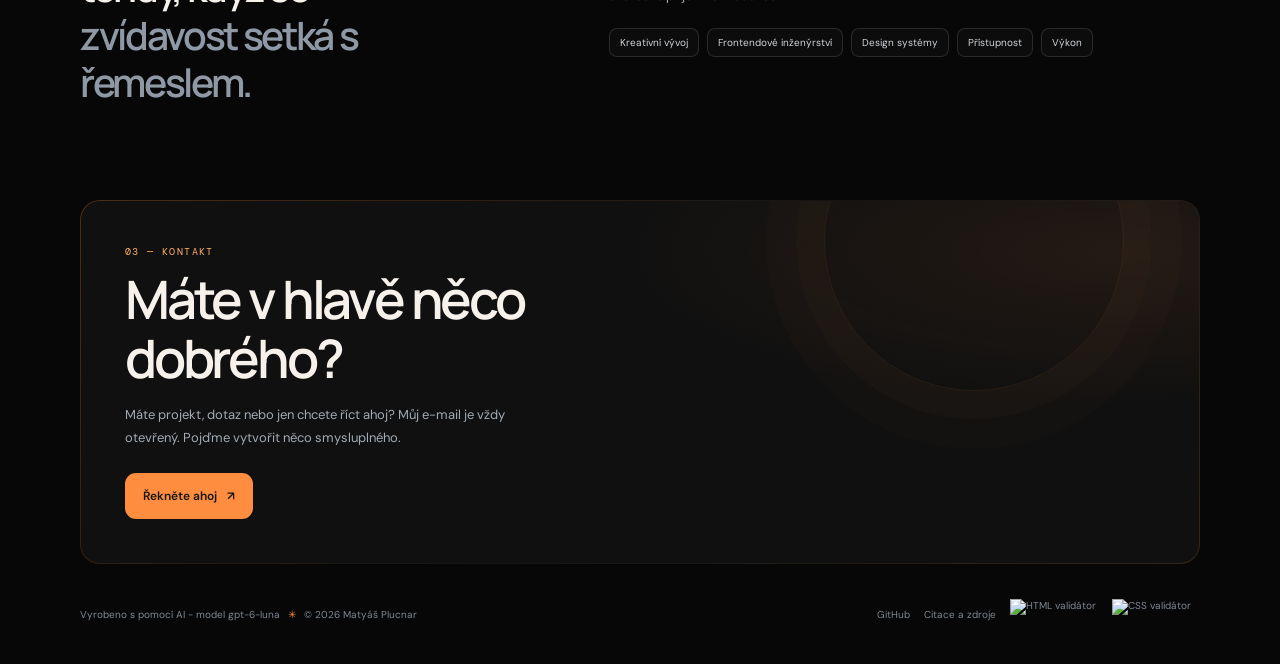
==== commit 00745d37: "aaa" ====
--- a/index.html
+++ b/index.html
@@ -81,15 +81,16 @@
           </article>
           <article class="project-card">
             <div class="project-art project-art-placeholder" aria-hidden="true">
-              <span>Nový projekt</span>
+              <span>OneSinglePage Web</span>
             </div>
             <div class="project-info">
               <div>
                 <span class="project-number">02 / Projekt</span>
-                <h3>Nový projekt</h3>
-                <p class="project-description">Další ukázku mojí práce tu najdeš už brzy.</p>
-                <div class="tags"><span class="tag">Připravuje se</span></div>
+                <h3>OneSinglePage Web</h3>
+                <p class="project-description">Moderní jednostránkový web vytvořený na téma...</p>
+                <div class="tags"><span class="tag">Web design</span><span class="tag">OnePage</span><span class="tag">Responsive</span></div>
               </div>
+              <a class="project-link" href="https://matyas6769.github.io/onesinglepage/" aria-label="Zjistit více o projektu OneSinglePage Web">klikněte sem ↗</a>
             </div>
           </article>
         </div>
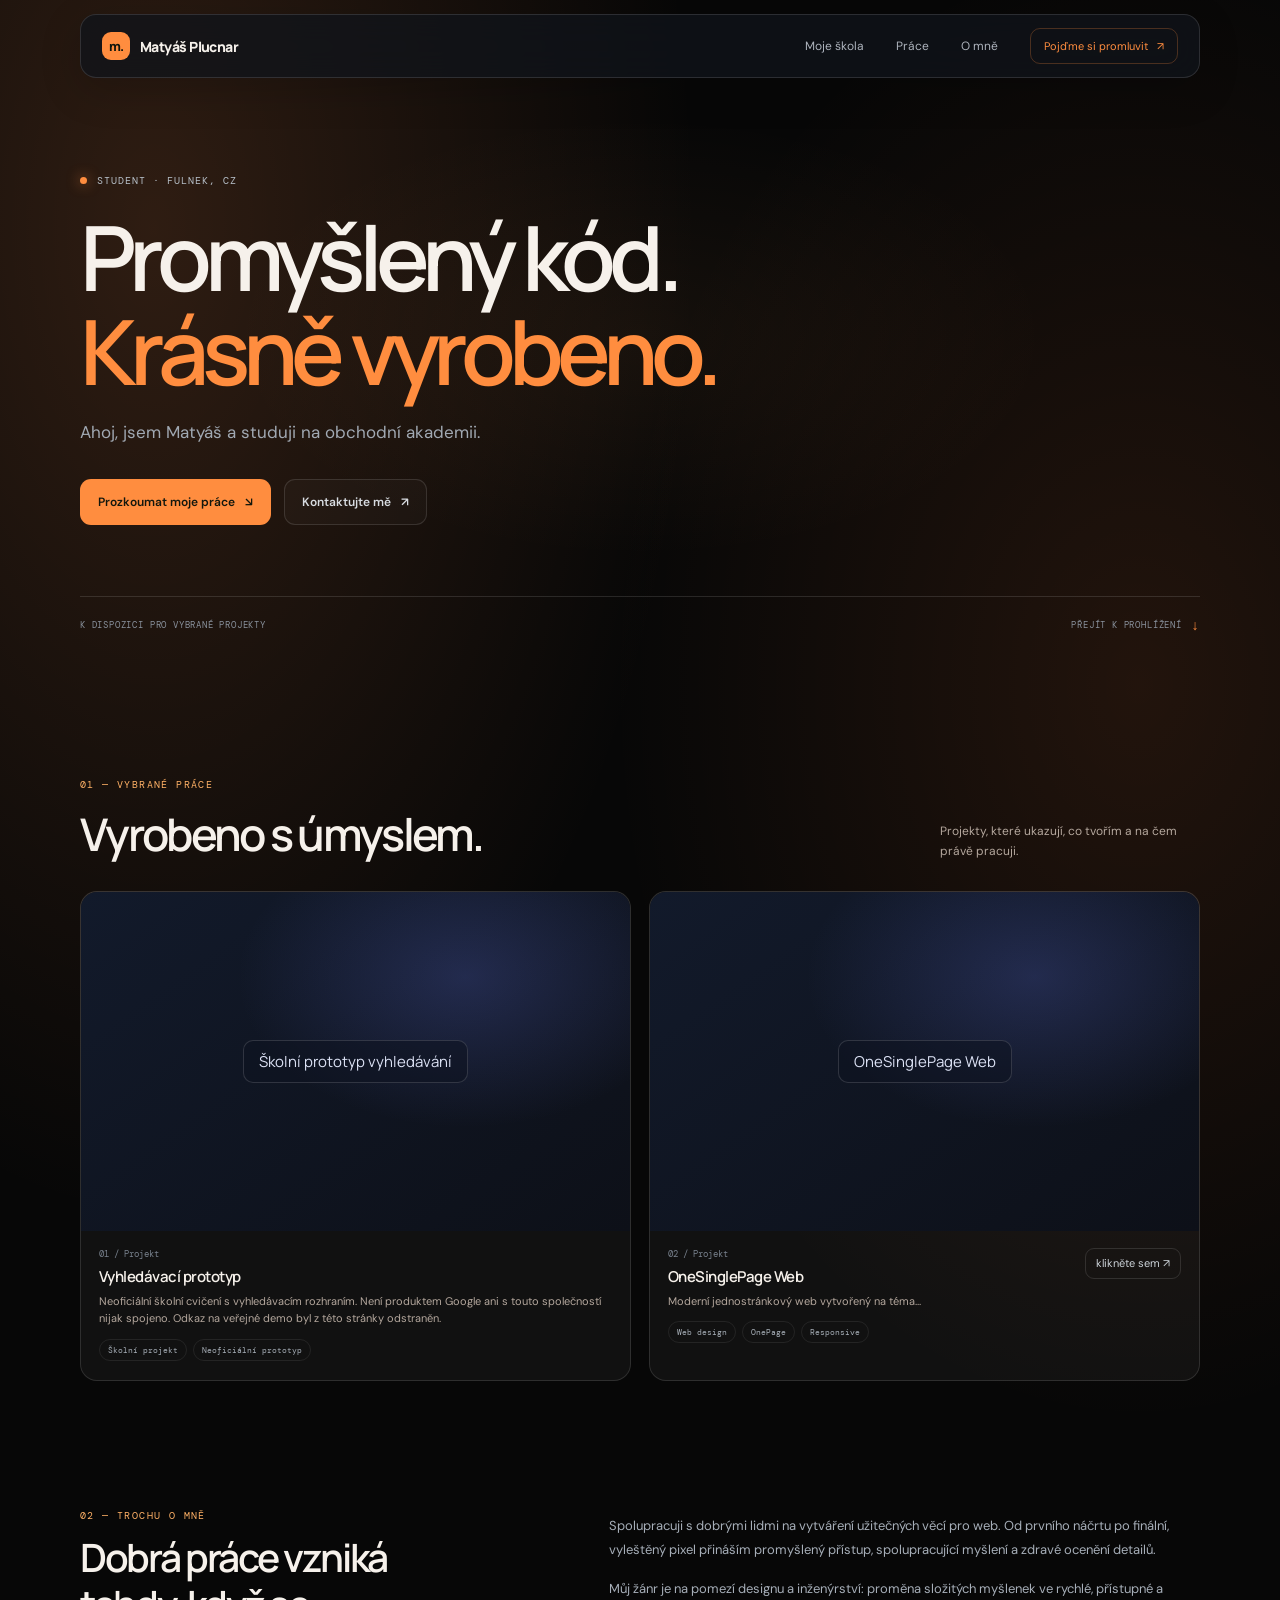
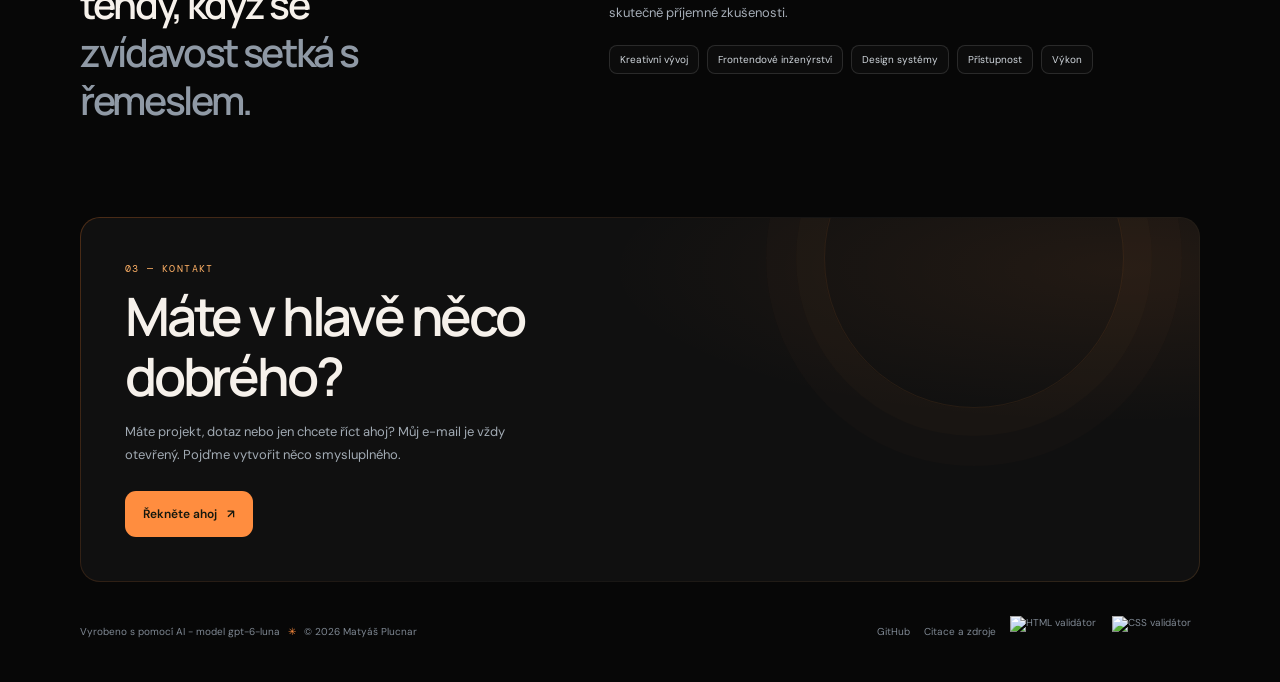
==== commit 1555e755: "aaa" ====
--- a/index.html
+++ b/index.html
@@ -62,21 +62,19 @@
 
         <div class="project-grid">
           <article class="project-card">
-            <div class="project-art">
-              <img
-                class="project-preview"
-                src="assets/google-search.png"
-                alt="Náhled projektu Google Search s tmavým pozadím a vyhledávacím polem"
-              >
+            <div class="project-art project-art-placeholder" aria-hidden="true">
+              <span>Školní prototyp vyhledávání</span>
             </div>
             <div class="project-info">
               <div>
                 <span class="project-number">01 / Projekt</span>
-                <h3>Google Search</h3>
-                <p class="project-description">Google search vytvořen pomocí Ai</p>
-                <div class="tags"><span class="tag">Google</span><span class="tag">Search</span><span class="tag">Ai</span></div>
+                <h3>Vyhledávací prototyp</h3>
+                <p class="project-description">
+                  Neoficiální školní cvičení s vyhledávacím rozhraním. Není produktem Google ani s touto společností nijak spojeno.
+                  Odkaz na veřejné demo byl z této stránky odstraněn.
+                </p>
+                <div class="tags"><span class="tag">Školní projekt</span><span class="tag">Neoficiální prototyp</span></div>
               </div>
-              <a class="project-link" href="https://matyas6769.github.io/matyasgoogle/" aria-label="Zjistit více o projektu Google Search">klikněte sem ↗</a>
             </div>
           </article>
           <article class="project-card">
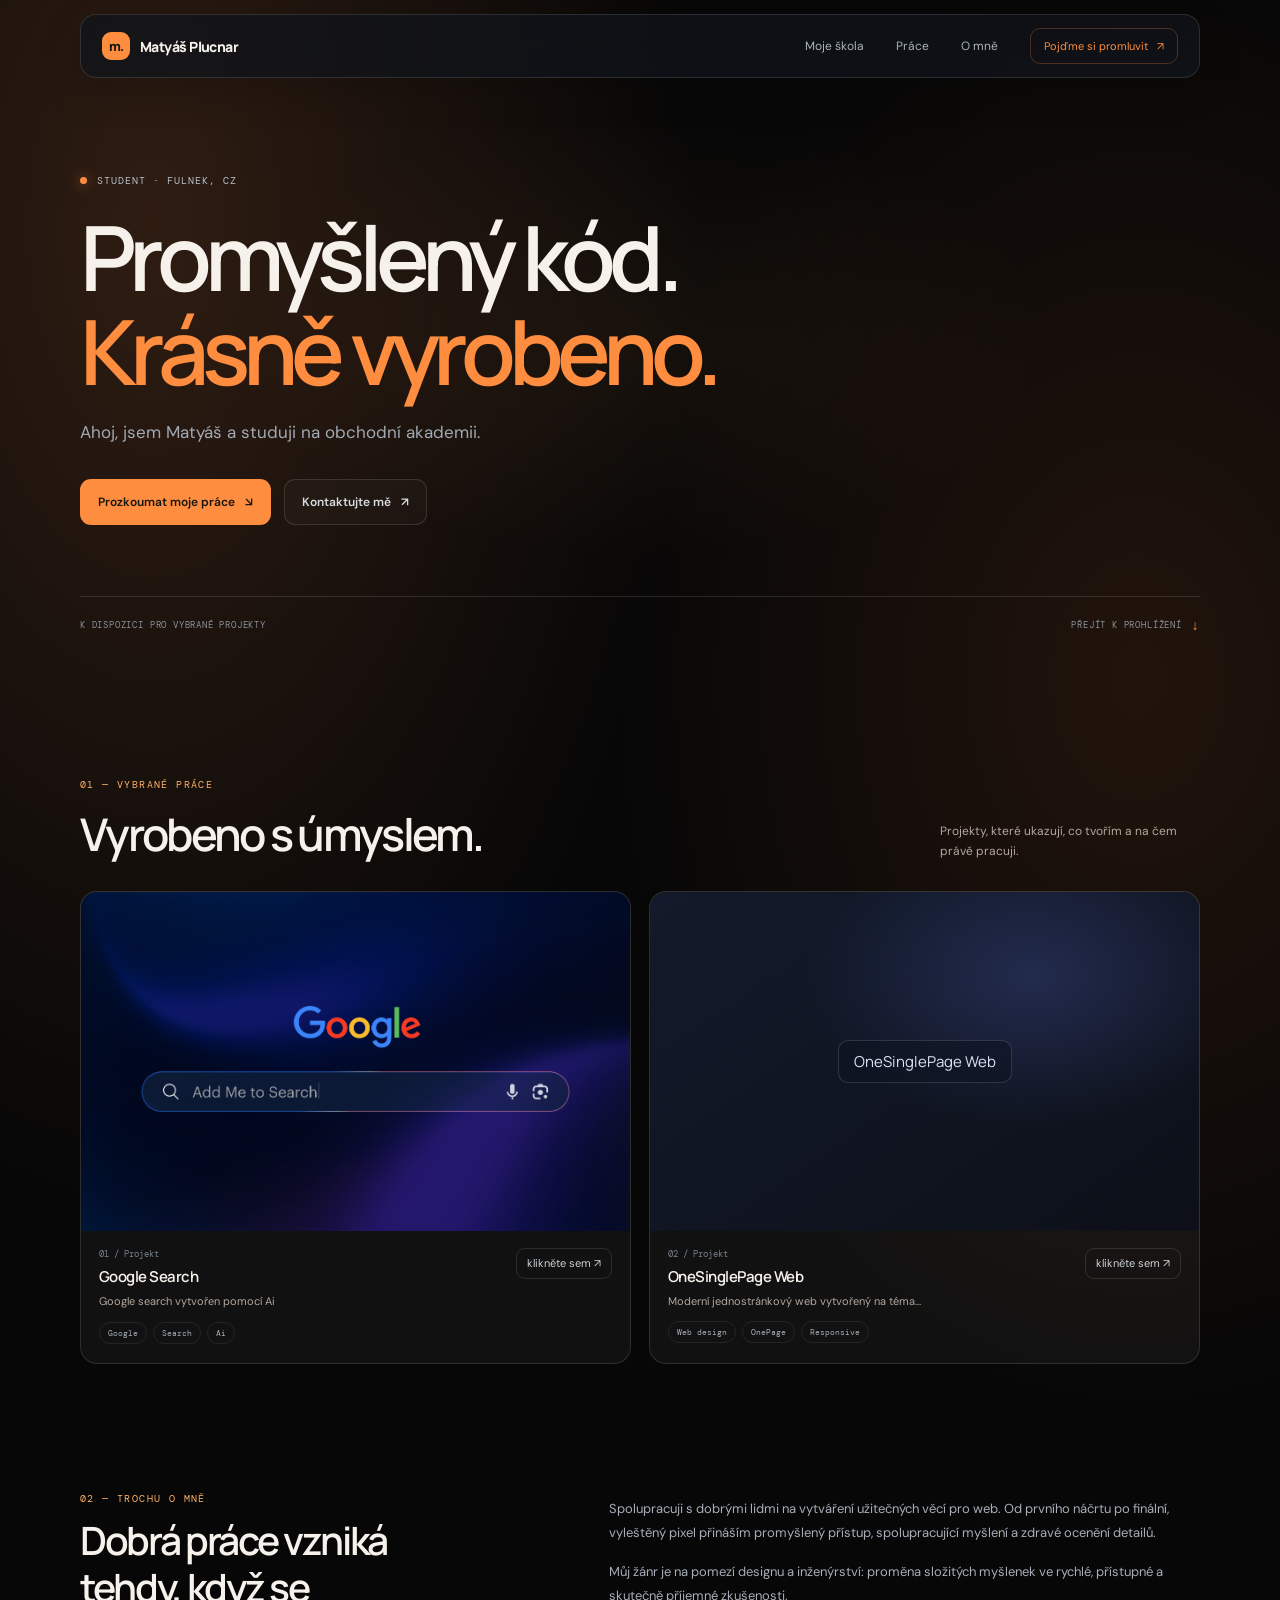
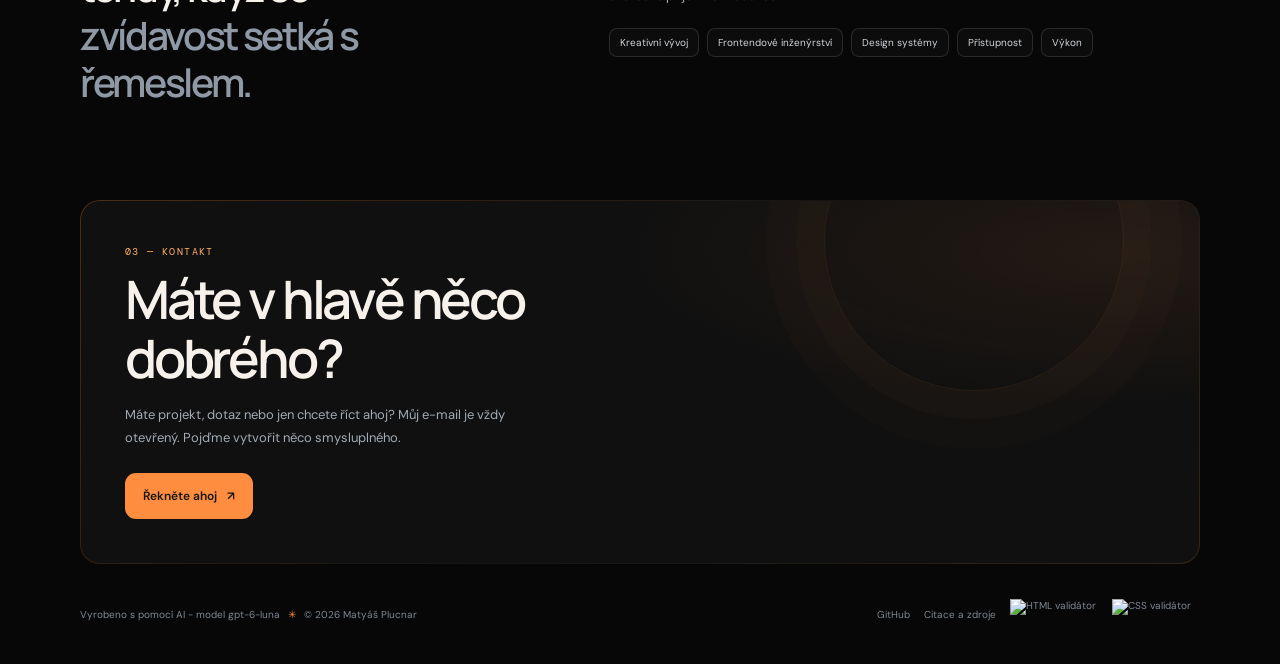
==== commit a89fc69c: "aaa" ====
--- a/index.html
+++ b/index.html
@@ -62,19 +62,21 @@
 
         <div class="project-grid">
           <article class="project-card">
-            <div class="project-art project-art-placeholder" aria-hidden="true">
-              <span>Školní prototyp vyhledávání</span>
+            <div class="project-art">
+              <img
+                class="project-preview"
+                src="assets/google-search.png"
+                alt="Náhled projektu Google Search s tmavým pozadím a vyhledávacím polem"
+              >
             </div>
             <div class="project-info">
               <div>
                 <span class="project-number">01 / Projekt</span>
-                <h3>Vyhledávací prototyp</h3>
-                <p class="project-description">
-                  Neoficiální školní cvičení s vyhledávacím rozhraním. Není produktem Google ani s touto společností nijak spojeno.
-                  Odkaz na veřejné demo byl z této stránky odstraněn.
-                </p>
-                <div class="tags"><span class="tag">Školní projekt</span><span class="tag">Neoficiální prototyp</span></div>
+                <h3>Google Search</h3>
+                <p class="project-description">Google search vytvořen pomocí Ai</p>
+                <div class="tags"><span class="tag">Google</span><span class="tag">Search</span><span class="tag">Ai</span></div>
               </div>
+              <a class="project-link" href="https://matyas6769.github.io/matyasgoogle/" aria-label="Zjistit více o projektu Google Search">klikněte sem ↗</a>
             </div>
           </article>
           <article class="project-card">
